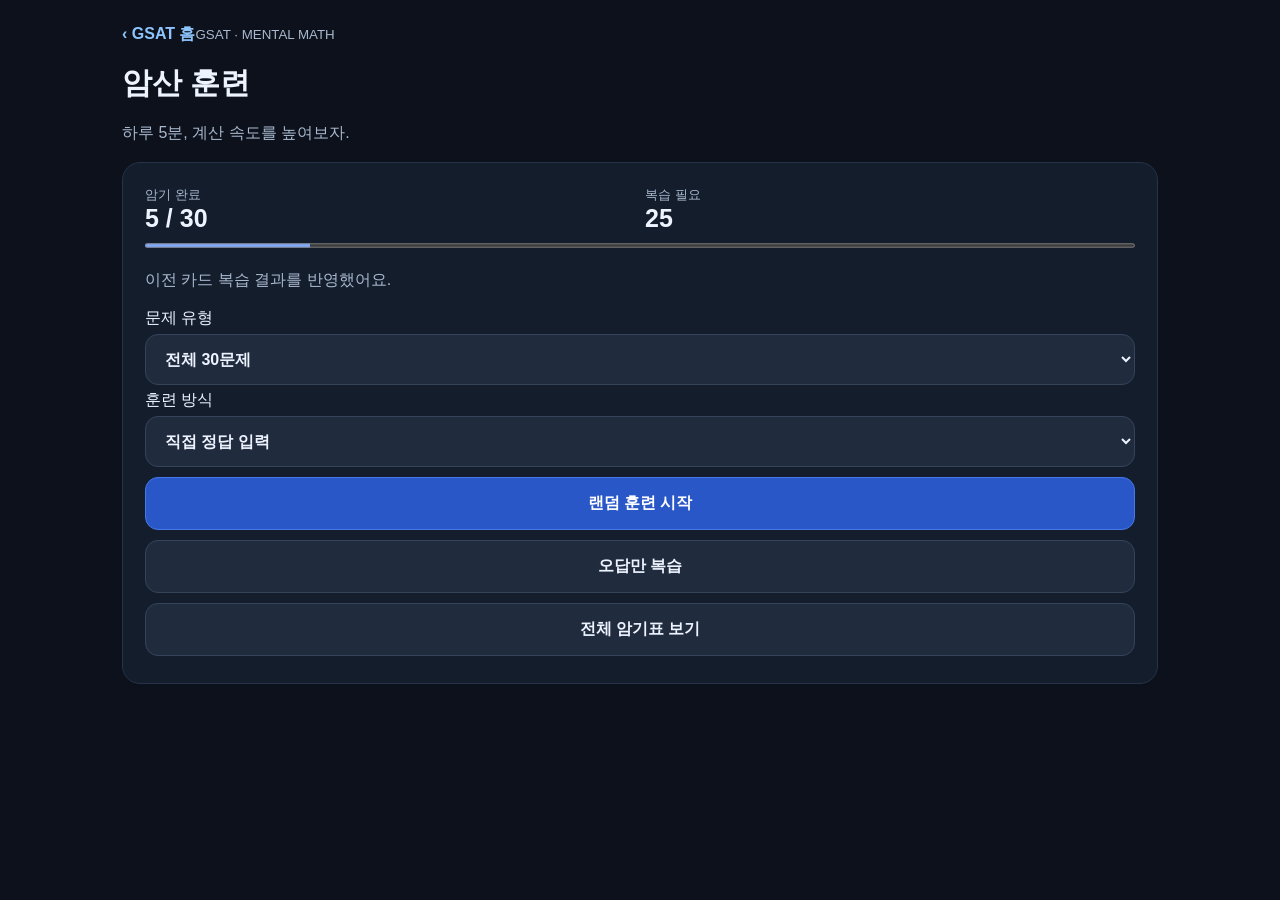
==== mental.html @ 53c53acf "Add files via upload" ====
<!doctype html><html lang="ko"><head><meta charset="utf-8"><meta name="viewport" content="width=device-width,initial-scale=1,viewport-fit=cover"><meta name="apple-mobile-web-app-capable" content="yes"><title>GSAT 암산 훈련</title><style>
*{box-sizing:border-box}body{margin:0;background:#eef2f8;color:#17243c;font-family:-apple-system,BlinkMacSystemFont,sans-serif}main{max-width:480px;margin:auto;padding: max(24px,env(safe-area-inset-top)) 20px 32px}h1{font-size:30px;margin:8px 0}p{color:#64748b;line-height:1.6}small{color:#64748b}section{background:white;border-radius:22px;padding:22px;margin:16px 0;box-shadow:0 4px 20px #1b31500b}button,select{font:inherit;border:0;border-radius:13px;padding:15px;width:100%;margin:5px 0;background:#e9eef7;color:#17243c;font-weight:650;cursor:pointer}button.primary{background:#254fc4;color:white}button.good{background:#e1f5e9;color:#146638}button.bad{background:#ffe9e7;color:#a72c29}button:disabled{opacity:.4}.row{display:flex;gap:10px}.row>*{flex:1}.stat{font-size:25px;font-weight:750}.question{text-align:center;font-size:46px;font-weight:750;padding:35px 0 20px}.answer{text-align:center;font-size:35px;color:#254fc4;min-height:70px}progress{width:100%;accent-color:#254fc4;height:9px}input{width:100%;font:inherit;font-size:24px;text-align:center;padding:14px;border:1px solid #cbd5e1;border-radius:12px} .hidden{display:none} #feedback{text-align:center;min-height:28px} .item{padding:10px 0;border-bottom:1px solid #edf0f5;display:flex;justify-content:space-between} </style><link rel="apple-touch-icon" href="icon.png"><meta name="apple-mobile-web-app-title" content="GSAT 암산"><meta name="theme-color" content="#0c111b"><link rel="stylesheet" href="theme.css?v=3"><script src="config.js?v=3"></script><script src="sync.js?v=3"></script></head><body><main><a class="toplink" href="index.html?v=3">‹ GSAT 홈</a><small>GSAT · MENTAL MATH</small><h1>암산 훈련</h1><p>하루 5분, 계산 속도를 높여보자.</p><section id="home"><div class="row"><div><small>암기 완료</small><div class="stat" id="known">0 / 30</div></div><div><small>복습 필요</small><div class="stat" id="missed">25</div></div></div><progress id="master" max="30" value="0"></progress><p id="storage"></p><label>문제 유형<select id="category"><option value="all">전체 30문제</option><option value="power">거듭제곱</option><option value="factor">팩토리얼</option><option value="percent">분수 → 백분율</option></select></label><label>훈련 방식<select id="mode"><option value="type">직접 정답 입력</option><option value="card">암기 카드 (정답 확인 후 채점)</option></select></label><button class="primary" id="start">랜덤 훈련 시작</button><button id="wrong">오답만 복습</button><button id="table">전체 암기표 보기</button></section><section id="quiz" class="hidden"><div class="row"><small id="count"></small><small style="text-align:right" id="timer">0.0초</small></div><progress id="progress" value="0"></progress><div class="question" id="q"></div><div id="typing"><form id="form"><input id="entry" inputmode="decimal" autocomplete="off" placeholder="정답 입력" aria-label="정답"><button class="primary" id="submit">정답 제출</button></form><button id="skip">모르겠어요</button></div><div id="feedback" aria-live="polite"></div><div class="answer hidden" id="answer"></div><button id="reveal" class="primary hidden">정답 확인</button><div id="grade" class="row hidden"><button class="bad" id="no">다시 연습</button><button class="good" id="yes">알고 있어요</button></div><button id="next" class="primary hidden">다음 문제</button><button id="quit">처음으로</button></section><section id="result" class="hidden"><h2>훈련 완료!</h2><div id="summary"></div><div id="errors"></div><button class="primary" id="retry">이번 오답 다시 풀기</button><button id="again">처음으로</button></section><section id="reference" class="hidden"><h2>전체 암기표</h2><div id="list"></div><button id="back">처음으로</button></section></main><script>
const raw=[['2³',8],['3⁴',81],['4⁵',1024],['3!',6],['1/8',12.5],['2⁷',128],['3³',27],['4⁴',256],['5!',120],['1/6',16.67],['2⁵',32],['3⁵',243],['4³',64],['4!',24],['1/16',6.25],['2⁸',256],['3⁶',729],['4⁶',4096],['6!',720],['1/12',8.33],['2⁶',64],['3²',9],['4²',16],['5³',125],['1/9',11.11],['2⁴',16],['2¹⁰',1024],['5⁴',625],['3/8',37.5],['7/8',87.5]];const cards=raw.map(([q,a],i)=>({q,a,i,c:q.includes('/')?'percent':q.includes('!')?'factor':'power'}));const $=id=>document.getElementById(id);let history=cards.reduce((o,c)=>{o[c.i]=[0,3,21,22,29].includes(c.i)?'known':'missed';return o},{});let persistent=true;try{let old=localStorage.getItem('gsat-v1');if(old)history=JSON.parse(old)}catch(e){persistent=false}let deck=[],pos=0,correct=0,errors=[],times=[],started=0,clock=null,locked=false,mode='type';const show=id=>{for(const x of ['home','quiz','result','reference'])$(x).classList.toggle('hidden',x!==id)};const hide=(id,b)=>$(id).classList.toggle('hidden',b);const answer=c=>c.a+(c.c==='percent'?'%':'');function save(){try{localStorage.setItem('gsat-v1',JSON.stringify(history));if(window.GSATSync)GSATSync.changed('gsat-v1')}catch(e){persistent=false}}function home(){clearInterval(clock);show('home');let k=Object.values(history).filter(v=>v==='known').length,m=Object.values(history).filter(v=>v==='missed').length;$('known').textContent=k+' / 30';$('missed').textContent=m;$('master').value=k;$('storage').textContent=persistent?'이전 카드 복습 결과를 반영했어요.':'이 환경에서는 기록 저장이 제한될 수 있어요.'}function shuffle(a){a=[...a];for(let i=a.length-1;i>0;i--){let j=Math.floor(Math.random()*(i+1));[a[i],a[j]]=[a[j],a[i]]}return a}function start(wrong=false,subset=null){let cat=$('category').value;deck=shuffle(subset||cards.filter(c=>(cat==='all'||c.c===cat)&&(!wrong||history[c.i]==='missed')));if(!deck.length){alert('복습할 문제가 없어요!');return}mode=$('mode').value;pos=correct=0;errors=[];times=[];show('quiz');load()}function load(){clearInterval(clock);locked=false;let c=deck[pos];$('count').textContent=(pos+1)+' / '+deck.length;$('progress').max=deck.length;$('progress').value=pos;$('q').textContent=c.q+(c.c==='percent'?' → %':'');$('answer').textContent=answer(c);$('feedback').textContent='';$('entry').value='';hide('typing',mode!=='type');hide('reveal',mode!=='card');hide('answer',true);hide('grade',true);hide('next',true);started=Date.now();$('timer').textContent='0.0초';clock=setInterval(()=>{$('timer').textContent=((Date.now()-started)/1000).toFixed(1)+'초'},100)}function stop(){clearInterval(clock);return (Date.now()-started)/1000}function grade(ok,elapsed){if(locked)return;locked=true;times.push(elapsed);let c=deck[pos];history[c.i]=ok?'known':'missed';save();if(ok)correct++;else errors.push(c);$('feedback').textContent=ok?'정답!':'정답을 기억해 봐요.';hide('typing',true);hide('reveal',true);hide('grade',true);hide('answer',false);hide('next',false);$('next').textContent=pos===deck.length-1?'결과 보기':'다음 문제'}$('form').onsubmit=e=>{e.preventDefault();let v=$('entry').value.trim().replace('%','');if(!v||!Number.isFinite(Number(v)))return;let c=deck[pos];grade(Math.abs(Number(v)-c.a)<(c.c==='percent'?0.006:0.00001),stop())};$('skip').onclick=()=>grade(false,stop());let revealedTime=0;$('reveal').onclick=()=>{revealedTime=stop();hide('reveal',true);hide('answer',false);hide('grade',false)};$('yes').onclick=()=>grade(true,revealedTime);$('no').onclick=()=>grade(false,revealedTime);$('next').onclick=()=>{if(++pos<deck.length)load();else finish()};function finish(){show('result');let total=times.reduce((a,b)=>a+b,0);$('summary').innerHTML='<div class="stat">'+correct+' / '+deck.length+' 정답</div><p>정답률 '+Math.round(correct/deck.length*100)+'% · 총 '+total.toFixed(1)+'초 · 평균 '+(total/deck.length).toFixed(1)+'초</p>';$('errors').innerHTML=errors.length?'<h3>이번 오답</h3>'+errors.map(c=>'<div class="item"><span>'+c.q+'</span><strong>'+answer(c)+'</strong></div>').join(''):'<p>모두 맞혔어요!</p>';$('retry').disabled=!errors.length} $('start').onclick=()=>start();$('wrong').onclick=()=>start(true);$('retry').onclick=()=>start(false,[...errors]);$('quit').onclick=home;$('again').onclick=home;$('back').onclick=home;$('table').onclick=()=>{show('reference');$('list').innerHTML=['power','factor','percent'].map((cat,i)=>'<h3>'+['거듭제곱','팩토리얼','백분율'][i]+'</h3>'+cards.filter(c=>c.c===cat).map(c=>'<div class="item"><span>'+c.q+'</span><strong>'+answer(c)+'</strong></div>').join('')).join('')};home();</script></body></html>
---- theme.css ----
:root{color-scheme:dark;--bg:#0c111b;--panel:#141d2c;--tile:#202c3e;--line:#35445b;--txt:#edf3ff;--muted:#a8b8ce;--blue:#8fc5ff}*{box-sizing:border-box}html{background:var(--bg);-webkit-text-size-adjust:100%}body{margin:0;background:var(--bg);color:var(--txt);font-family:-apple-system,BlinkMacSystemFont,'Malgun Gothic',sans-serif}main{max-width:1100px;margin:auto;padding:24px 20px 40px;padding-top:calc(24px + env(safe-area-inset-top));padding-bottom:calc(32px + env(safe-area-inset-bottom))}a{color:var(--blue)}section{background:var(--panel);box-shadow:none;border:1px solid #263348;border-radius:18px}p,small,.muted{color:var(--muted)}button,select,input{background:var(--tile);color:var(--txt);border:1px solid var(--line);min-height:44px;font-size:16px;touch-action:manipulation}button.primary{background:#2957c8;color:white;border-color:#4777e9}button.good,.correct{background:#164632;color:#c9ffe1;border-color:#43ad78}button.bad,.incorrect{background:#502c36;color:#ffd5db;border-color:#c76578}.selected,.done{background:#294677;color:#fff;border-color:#83afff}.tile,.stim{background:var(--tile);color:var(--txt)}.sticky{background:var(--bg);top:0}.answer{color:var(--blue)}.item,.review{border-color:var(--line)}td,th,.shape,.shape span{border-color:var(--line)}th{background:#26364c}.warn{color:#ff9090}progress{accent-color:#80aaff}button:focus-visible,a:focus-visible,select:focus-visible{outline:2px solid #a3caff;outline-offset:3px}.hidden{display:none!important}.options{min-width:0}.layout>*{min-width:0}.stim svg,.option svg,.review svg{background:#eef2f8;border-radius:5px}.nav button{min-height:38px}.toplink{display:inline-block;margin-bottom:10px;text-decoration:none;font-weight:700}.syncnote{font-size:13px;color:var(--muted)}@media(min-width:700px){main{padding-left:32px;padding-right:32px}.layout{grid-template-columns:minmax(0,1fr) 260px}}@media(max-width:699px){main{padding-left:14px;padding-right:14px}.layout{display:block}.options{grid-template-columns:1fr}.row>*{min-width:0}.grid{grid-template-columns:1fr}.sticky{padding-top:10px}.stim{max-width:100%}}
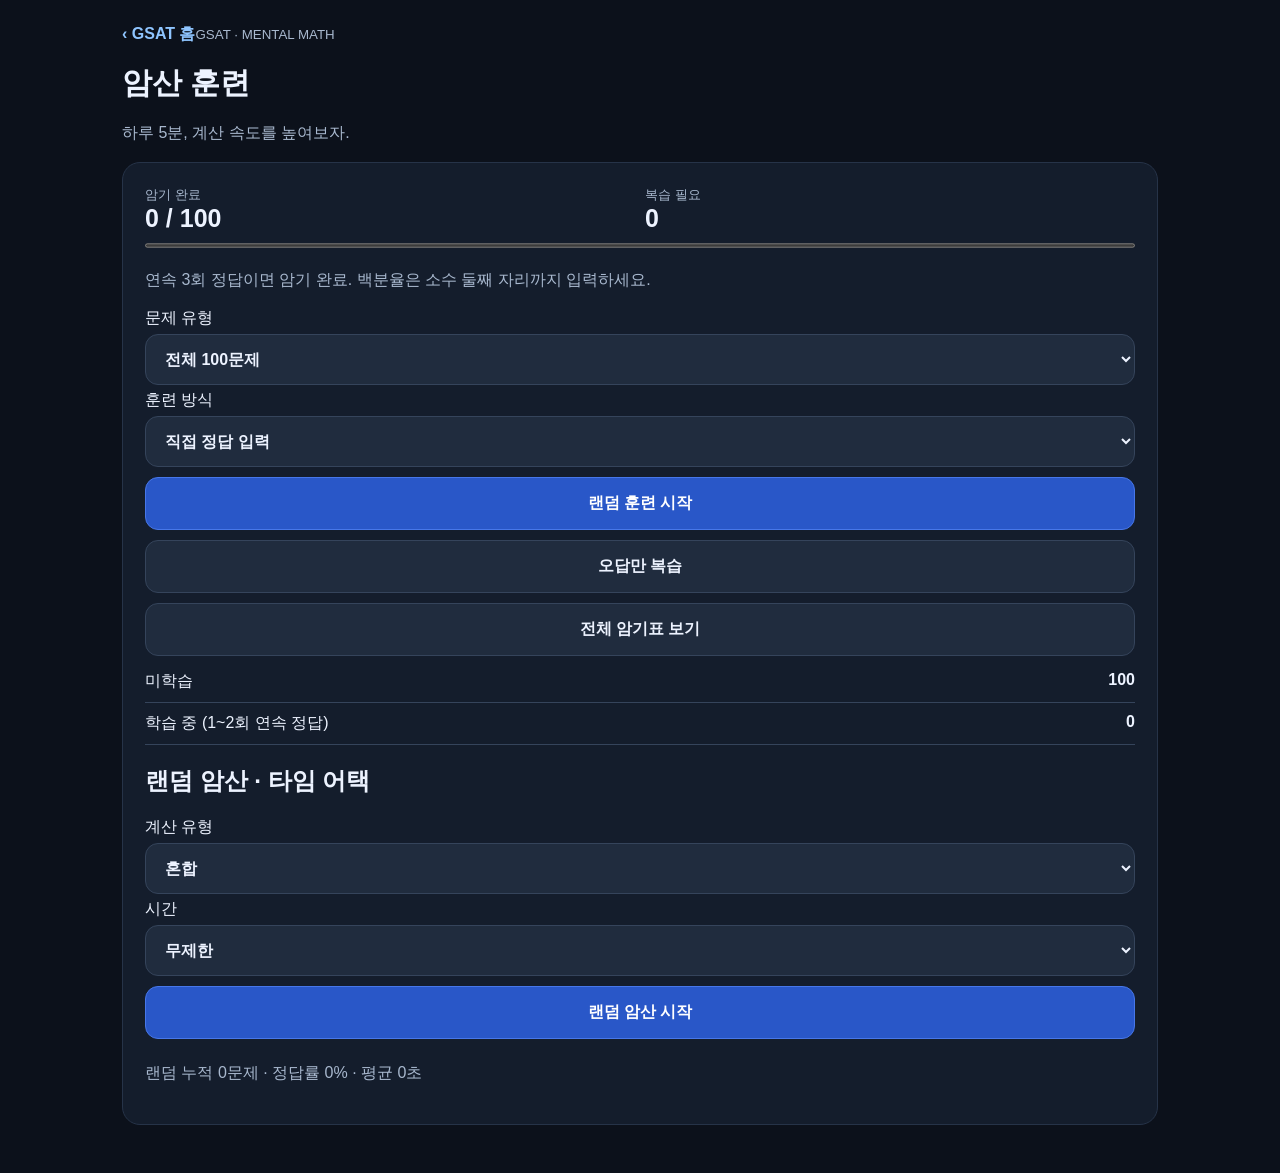
==== commit cc11f08e: "Add files via upload" ====
--- a/mental.html
+++ b/mental.html
@@ -1,3 +1,11 @@
 <!doctype html><html lang="ko"><head><meta charset="utf-8"><meta name="viewport" content="width=device-width,initial-scale=1,viewport-fit=cover"><meta name="apple-mobile-web-app-capable" content="yes"><title>GSAT 암산 훈련</title><style>
-*{box-sizing:border-box}body{margin:0;background:#eef2f8;color:#17243c;font-family:-apple-system,BlinkMacSystemFont,sans-serif}main{max-width:480px;margin:auto;padding: max(24px,env(safe-area-inset-top)) 20px 32px}h1{font-size:30px;margin:8px 0}p{color:#64748b;line-height:1.6}small{color:#64748b}section{background:white;border-radius:22px;padding:22px;margin:16px 0;box-shadow:0 4px 20px #1b31500b}button,select{font:inherit;border:0;border-radius:13px;padding:15px;width:100%;margin:5px 0;background:#e9eef7;color:#17243c;font-weight:650;cursor:pointer}button.primary{background:#254fc4;color:white}button.good{background:#e1f5e9;color:#146638}button.bad{background:#ffe9e7;color:#a72c29}button:disabled{opacity:.4}.row{display:flex;gap:10px}.row>*{flex:1}.stat{font-size:25px;font-weight:750}.question{text-align:center;font-size:46px;font-weight:750;padding:35px 0 20px}.answer{text-align:center;font-size:35px;color:#254fc4;min-height:70px}progress{width:100%;accent-color:#254fc4;height:9px}input{width:100%;font:inherit;font-size:24px;text-align:center;padding:14px;border:1px solid #cbd5e1;border-radius:12px} .hidden{display:none} #feedback{text-align:center;min-height:28px} .item{padding:10px 0;border-bottom:1px solid #edf0f5;display:flex;justify-content:space-between} </style><link rel="apple-touch-icon" href="icon.png"><meta name="apple-mobile-web-app-title" content="GSAT 암산"><meta name="theme-color" content="#0c111b"><link rel="stylesheet" href="theme.css?v=3"><script src="config.js?v=3"></script><script src="sync.js?v=3"></script></head><body><main><a class="toplink" href="index.html?v=3">‹ GSAT 홈</a><small>GSAT · MENTAL MATH</small><h1>암산 훈련</h1><p>하루 5분, 계산 속도를 높여보자.</p><section id="home"><div class="row"><div><small>암기 완료</small><div class="stat" id="known">0 / 30</div></div><div><small>복습 필요</small><div class="stat" id="missed">25</div></div></div><progress id="master" max="30" value="0"></progress><p id="storage"></p><label>문제 유형<select id="category"><option value="all">전체 30문제</option><option value="power">거듭제곱</option><option value="factor">팩토리얼</option><option value="percent">분수 → 백분율</option></select></label><label>훈련 방식<select id="mode"><option value="type">직접 정답 입력</option><option value="card">암기 카드 (정답 확인 후 채점)</option></select></label><button class="primary" id="start">랜덤 훈련 시작</button><button id="wrong">오답만 복습</button><button id="table">전체 암기표 보기</button></section><section id="quiz" class="hidden"><div class="row"><small id="count"></small><small style="text-align:right" id="timer">0.0초</small></div><progress id="progress" value="0"></progress><div class="question" id="q"></div><div id="typing"><form id="form"><input id="entry" inputmode="decimal" autocomplete="off" placeholder="정답 입력" aria-label="정답"><button class="primary" id="submit">정답 제출</button></form><button id="skip">모르겠어요</button></div><div id="feedback" aria-live="polite"></div><div class="answer hidden" id="answer"></div><button id="reveal" class="primary hidden">정답 확인</button><div id="grade" class="row hidden"><button class="bad" id="no">다시 연습</button><button class="good" id="yes">알고 있어요</button></div><button id="next" class="primary hidden">다음 문제</button><button id="quit">처음으로</button></section><section id="result" class="hidden"><h2>훈련 완료!</h2><div id="summary"></div><div id="errors"></div><button class="primary" id="retry">이번 오답 다시 풀기</button><button id="again">처음으로</button></section><section id="reference" class="hidden"><h2>전체 암기표</h2><div id="list"></div><button id="back">처음으로</button></section></main><script>
-const raw=[['2³',8],['3⁴',81],['4⁵',1024],['3!',6],['1/8',12.5],['2⁷',128],['3³',27],['4⁴',256],['5!',120],['1/6',16.67],['2⁵',32],['3⁵',243],['4³',64],['4!',24],['1/16',6.25],['2⁸',256],['3⁶',729],['4⁶',4096],['6!',720],['1/12',8.33],['2⁶',64],['3²',9],['4²',16],['5³',125],['1/9',11.11],['2⁴',16],['2¹⁰',1024],['5⁴',625],['3/8',37.5],['7/8',87.5]];const cards=raw.map(([q,a],i)=>({q,a,i,c:q.includes('/')?'percent':q.includes('!')?'factor':'power'}));const $=id=>document.getElementById(id);let history=cards.reduce((o,c)=>{o[c.i]=[0,3,21,22,29].includes(c.i)?'known':'missed';return o},{});let persistent=true;try{let old=localStorage.getItem('gsat-v1');if(old)history=JSON.parse(old)}catch(e){persistent=false}let deck=[],pos=0,correct=0,errors=[],times=[],started=0,clock=null,locked=false,mode='type';const show=id=>{for(const x of ['home','quiz','result','reference'])$(x).classList.toggle('hidden',x!==id)};const hide=(id,b)=>$(id).classList.toggle('hidden',b);const answer=c=>c.a+(c.c==='percent'?'%':'');function save(){try{localStorage.setItem('gsat-v1',JSON.stringify(history));if(window.GSATSync)GSATSync.changed('gsat-v1')}catch(e){persistent=false}}function home(){clearInterval(clock);show('home');let k=Object.values(history).filter(v=>v==='known').length,m=Object.values(history).filter(v=>v==='missed').length;$('known').textContent=k+' / 30';$('missed').textContent=m;$('master').value=k;$('storage').textContent=persistent?'이전 카드 복습 결과를 반영했어요.':'이 환경에서는 기록 저장이 제한될 수 있어요.'}function shuffle(a){a=[...a];for(let i=a.length-1;i>0;i--){let j=Math.floor(Math.random()*(i+1));[a[i],a[j]]=[a[j],a[i]]}return a}function start(wrong=false,subset=null){let cat=$('category').value;deck=shuffle(subset||cards.filter(c=>(cat==='all'||c.c===cat)&&(!wrong||history[c.i]==='missed')));if(!deck.length){alert('복습할 문제가 없어요!');return}mode=$('mode').value;pos=correct=0;errors=[];times=[];show('quiz');load()}function load(){clearInterval(clock);locked=false;let c=deck[pos];$('count').textContent=(pos+1)+' / '+deck.length;$('progress').max=deck.length;$('progress').value=pos;$('q').textContent=c.q+(c.c==='percent'?' → %':'');$('answer').textContent=answer(c);$('feedback').textContent='';$('entry').value='';hide('typing',mode!=='type');hide('reveal',mode!=='card');hide('answer',true);hide('grade',true);hide('next',true);started=Date.now();$('timer').textContent='0.0초';clock=setInterval(()=>{$('timer').textContent=((Date.now()-started)/1000).toFixed(1)+'초'},100)}function stop(){clearInterval(clock);return (Date.now()-started)/1000}function grade(ok,elapsed){if(locked)return;locked=true;times.push(elapsed);let c=deck[pos];history[c.i]=ok?'known':'missed';save();if(ok)correct++;else errors.push(c);$('feedback').textContent=ok?'정답!':'정답을 기억해 봐요.';hide('typing',true);hide('reveal',true);hide('grade',true);hide('answer',false);hide('next',false);$('next').textContent=pos===deck.length-1?'결과 보기':'다음 문제'}$('form').onsubmit=e=>{e.preventDefault();let v=$('entry').value.trim().replace('%','');if(!v||!Number.isFinite(Number(v)))return;let c=deck[pos];grade(Math.abs(Number(v)-c.a)<(c.c==='percent'?0.006:0.00001),stop())};$('skip').onclick=()=>grade(false,stop());let revealedTime=0;$('reveal').onclick=()=>{revealedTime=stop();hide('reveal',true);hide('answer',false);hide('grade',false)};$('yes').onclick=()=>grade(true,revealedTime);$('no').onclick=()=>grade(false,revealedTime);$('next').onclick=()=>{if(++pos<deck.length)load();else finish()};function finish(){show('result');let total=times.reduce((a,b)=>a+b,0);$('summary').innerHTML='<div class="stat">'+correct+' / '+deck.length+' 정답</div><p>정답률 '+Math.round(correct/deck.length*100)+'% · 총 '+total.toFixed(1)+'초 · 평균 '+(total/deck.length).toFixed(1)+'초</p>';$('errors').innerHTML=errors.length?'<h3>이번 오답</h3>'+errors.map(c=>'<div class="item"><span>'+c.q+'</span><strong>'+answer(c)+'</strong></div>').join(''):'<p>모두 맞혔어요!</p>';$('retry').disabled=!errors.length} $('start').onclick=()=>start();$('wrong').onclick=()=>start(true);$('retry').onclick=()=>start(false,[...errors]);$('quit').onclick=home;$('again').onclick=home;$('back').onclick=home;$('table').onclick=()=>{show('reference');$('list').innerHTML=['power','factor','percent'].map((cat,i)=>'<h3>'+['거듭제곱','팩토리얼','백분율'][i]+'</h3>'+cards.filter(c=>c.c===cat).map(c=>'<div class="item"><span>'+c.q+'</span><strong>'+answer(c)+'</strong></div>').join('')).join('')};home();</script></body></html>
+*{box-sizing:border-box}body{margin:0;background:#eef2f8;color:#17243c;font-family:-apple-system,BlinkMacSystemFont,sans-serif}main{max-width:760px;margin:auto;padding: max(24px,env(safe-area-inset-top)) 20px 32px}h1{font-size:30px;margin:8px 0}p{color:#64748b;line-height:1.6}small{color:#64748b}section{background:white;border-radius:22px;padding:22px;margin:16px 0;box-shadow:0 4px 20px #1b31500b}button,select{font:inherit;border:0;border-radius:13px;padding:15px;width:100%;margin:5px 0;background:#e9eef7;color:#17243c;font-weight:650;cursor:pointer}button.primary{background:#254fc4;color:white}button.good{background:#e1f5e9;color:#146638}button.bad{background:#ffe9e7;color:#a72c29}button:disabled{opacity:.4}.row{display:flex;gap:10px}.row>*{flex:1}.stat{font-size:25px;font-weight:750}.question{text-align:center;font-size:46px;font-weight:750;padding:35px 0 20px}.answer{text-align:center;font-size:35px;color:#254fc4;min-height:70px}progress{width:100%;accent-color:#254fc4;height:9px}input{width:100%;font:inherit;font-size:24px;text-align:center;padding:14px;border:1px solid #cbd5e1;border-radius:12px} .hidden{display:none} #feedback{text-align:center;min-height:28px} .item{padding:10px 0;border-bottom:1px solid #edf0f5;display:flex;justify-content:space-between} </style><link rel="apple-touch-icon" href="icon.png"><meta name="apple-mobile-web-app-title" content="GSAT 암산"><meta name="theme-color" content="#0c111b"><link rel="stylesheet" href="theme.css?v=33"><script src="config.js?v=3"></script><script src="sync.js?v=33"></script></head><body><main><a class="toplink" href="index.html?v=33">‹ GSAT 홈</a><small>GSAT · MENTAL MATH</small><h1>암산 훈련</h1><p>하루 5분, 계산 속도를 높여보자.</p><section id="home"><div class="row"><div><small>암기 완료</small><div class="stat" id="known">0 / 100</div></div><div><small>복습 필요</small><div class="stat" id="missed">0</div></div></div><progress id="master" max="100" value="0"></progress><p id="storage"></p><label>문제 유형<select id="category"><option value="all">전체 100문제</option><option value="power">거듭제곱</option><option value="square">제곱수</option><option value="combo">순열·조합</option><option value="factor">팩토리얼</option><option value="percent">분수 → 백분율</option></select></label><label>훈련 방식<select id="mode"><option value="type">직접 정답 입력</option><option value="card">암기 카드 (정답 확인 후 채점)</option></select></label><button class="primary" id="start">랜덤 훈련 시작</button><button id="wrong">오답만 복습</button><button id="table">전체 암기표 보기</button><div class="item"><span>미학습</span><strong id="unseen">100</strong></div><div class="item"><span>학습 중 (1~2회 연속 정답)</span><strong id="learning">0</strong></div><h2>랜덤 암산 · 타임 어택</h2><label>계산 유형<select id="randomKind"><option value="all">혼합</option><option value="mul">두 자릿수 곱셈</option><option value="add">덧셈·뺄셈</option><option value="div">나눗셈</option><option value="frac">분수 약분</option><option value="compare">분수 비교</option><option value="pct">백분율·증감률</option><option value="avg">평균</option></select></label><label>시간<select id="limit"><option value="0">무제한</option><option value="30">30초</option><option value="60">60초</option><option value="180">180초</option></select></label><button class="primary" id="randomStart">랜덤 암산 시작</button><p id="randomStats"></p></section><section id="quiz" class="hidden"><div class="row"><small id="count"></small><small style="text-align:right" id="timer">0.0초</small></div><progress id="progress" value="0"></progress><div class="question" id="q"></div><div id="typing"><form id="form"><input id="entry" inputmode="decimal" autocomplete="off" placeholder="정답 입력" aria-label="정답"><button class="primary" id="submit">정답 제출</button></form><button id="skip">모르겠어요</button></div><div id="feedback" aria-live="polite"></div><div class="answer hidden" id="answer"></div><button id="reveal" class="primary hidden">정답 확인</button><div id="grade" class="row hidden"><button class="bad" id="no">다시 연습</button><button class="good" id="yes">알고 있어요</button></div><button id="next" class="primary hidden">다음 문제</button><button id="quit">처음으로</button></section><section id="result" class="hidden"><h2>훈련 완료!</h2><div id="summary"></div><div id="errors"></div><button class="primary" id="retry">이번 오답 다시 풀기</button><button id="again">처음으로</button></section><section id="reference" class="hidden"><h2>전체 암기표</h2><div id="list"></div><button id="back">처음으로</button></section></main><script>
+const raw=[['2³',8],['3⁴',81],['4⁵',1024],['3!',6],['1/8',12.5],['2⁷',128],['3³',27],['4⁴',256],['5!',120],['1/6',16.67],['2⁵',32],['3⁵',243],['4³',64],['4!',24],['1/16',6.25],['2⁸',256],['3⁶',729],['4⁶',4096],['6!',720],['1/12',8.33],['2⁶',64],['3²',9],['4²',16],['5³',125],['1/9',11.11],['2⁴',16],['2¹⁰',1024],['5⁴',625],['3/8',37.5],['7/8',87.5]];const supers=n=>String(n).split('').map(x=>'⁰¹²³⁴⁵⁶⁷⁸⁹'[Number(x)]).join('');
+function add(q,a,c){if(!raw.some(x=>x[0]===q))raw.push([q,a,c])}
+for(let b=2;b<=5;b++){let end={2:10,3:7,4:6,5:5}[b];for(let e=2;e<=end;e++)add(b+supers(e),Math.pow(b,e),'power')}
+for(let n=11;n<=30;n++)add(n+'²',n*n,'square');
+let fac=1;for(let n=1;n<=10;n++){fac*=n;if(n>=2)add(n+'!',fac,'factor')}
+let fractions=['1/2','1/3','2/3','1/4','3/4','1/5','2/5','3/5','4/5','1/6','5/6','1/7','1/8','3/8','5/8','7/8','1/9','2/9','4/9','1/10','3/10','7/10','9/10','1/12','5/12','7/12','11/12','1/16','3/16','1/20'];for(let q of fractions){let a=q.split('/').map(Number);add(q,Math.round(a[0]/a[1]*10000)/100,'percent')}
+function comb(n,r){let v=1;for(let i=1;i<=r;i++)v=v*(n-i+1)/i;return Math.round(v)}
+for(let n=3;n<=10;n++)for(let r=2;r<=Math.min(3,n-1);r++)add(n+'C'+r,comb(n,r),'combo');for(let n=4;raw.length<100;n++)add(n+'P2',n*(n-1),'combo');
+const cards=raw.slice(0,100).map(([q,a,c],i)=>({q,a,i,c:c||(q.includes('/')?'percent':q.includes('!')?'factor':'power')}));const $=id=>document.getElementById(id);let history={};let persistent=true;try{let old=GSATSync.get('gsat-v1');if(old)history=JSON.parse(old)}catch(e){persistent=false}Object.keys(history).forEach(k=>{if(history[k]==='known')history[k]=1;else if(history[k]==='missed')history[k]=0});let randomRun=false,deadline=0,randomKind='all';let deck=[],pos=0,correct=0,errors=[],times=[],started=0,clock=null,locked=false,mode='type';const show=id=>{for(const x of ['home','quiz','result','reference'])$(x).classList.toggle('hidden',x!==id)};const hide=(id,b)=>$(id).classList.toggle('hidden',b);const answer=c=>c.a+(c.c==='percent'?'%':'');function save(){try{GSATSync.set('gsat-v1',JSON.stringify(history));if(window.GSATSync)GSATSync.changed('gsat-v1')}catch(e){persistent=false}}function home(){clearInterval(clock);show('home');let k=cards.filter(c=>Number(history[c.i])>=3).length,m=cards.filter(c=>history[c.i]===0).length; $('unseen').textContent=cards.filter(c=>history[c.i]===undefined).length;$('learning').textContent=cards.filter(c=>history[c.i]===1||history[c.i]===2).length;let rs=history._random||{n:0,c:0,t:0};$('randomStats').textContent='랜덤 누적 '+rs.n+'문제 · 정답률 '+(rs.n?Math.round(rs.c/rs.n*100):0)+'% · 평균 '+(rs.n?(rs.t/rs.n).toFixed(1):'0')+'초';$('known').textContent=k+' / 100';$('missed').textContent=m;$('master').value=k;$('storage').textContent=persistent?'연속 3회 정답이면 암기 완료. 백분율은 소수 둘째 자리까지 입력하세요.':'이 환경에서는 기록 저장이 제한될 수 있어요.'}function shuffle(a){a=[...a];for(let i=a.length-1;i>0;i--){let j=Math.floor(Math.random()*(i+1));[a[i],a[j]]=[a[j],a[i]]}return a}function start(wrong=false,subset=null){randomRun=false;deadline=0;let cat=$('category').value;deck=shuffle(subset||cards.filter(c=>(cat==='all'||c.c===cat)&&(!wrong||history[c.i]===0)));if(!deck.length){alert('복습할 문제가 없어요!');return}mode=$('mode').value;pos=correct=0;errors=[];times=[];show('quiz');load()}function load(){clearInterval(clock);locked=false;let c=deck[pos];$('count').textContent=randomRun?(pos+1)+'번 · 랜덤':(pos+1)+' / '+deck.length;$('progress').max=deck.length;$('progress').value=pos;$('q').textContent=c.q+(c.c==='percent'?' → %':'');$('answer').textContent=answer(c);$('feedback').textContent='';$('entry').value='';$('entry').inputMode=typeof c.a==='string'?'text':'decimal';hide('typing',mode!=='type');hide('reveal',mode!=='card');hide('answer',true);hide('grade',true);hide('next',true);started=Date.now();$('timer').textContent='0.0초';clock=setInterval(()=>{if(randomRun&&deadline&&Date.now()>=deadline){finish();return}$('timer').textContent=deadline?'남은 '+Math.max(0,Math.ceil((deadline-Date.now())/1000))+'초':((Date.now()-started)/1000).toFixed(1)+'초'},100)}function stop(){clearInterval(clock);return (Date.now()-started)/1000}function grade(ok,elapsed){if(locked)return;locked=true;times.push(elapsed);let c=deck[pos];if(randomRun){let rs=history._random||(history._random={n:0,c:0,t:0});rs.n++;rs.c+=ok?1:0;rs.t+=elapsed}else history[c.i]=ok?Math.min(3,(Number(history[c.i])||0)+1):0;save();if(ok)correct++;else errors.push(c);$('feedback').textContent=ok?'정답!':'정답을 기억해 봐요.';hide('typing',true);hide('reveal',true);hide('grade',true);hide('answer',false);hide('next',false);$('next').textContent=!randomRun&&pos===deck.length-1?'결과 보기':'다음 문제'}$('form').onsubmit=e=>{e.preventDefault();let v=$('entry').value.trim().replace(/%/g,'').replace(/\s/g,'');let c=deck[pos];if(typeof c.a==='string'){if(v)grade(v===c.a,stop());return}if(!v||!Number.isFinite(Number(v)))return;grade(Math.abs(Number(v)-c.a)<(c.c==='percent'?0.006:0.00001),stop())};$('skip').onclick=()=>grade(false,stop());let revealedTime=0;$('reveal').onclick=()=>{revealedTime=stop();hide('reveal',true);hide('answer',false);hide('grade',false)};$('yes').onclick=()=>grade(true,revealedTime);$('no').onclick=()=>grade(false,revealedTime);$('next').onclick=()=>{if(randomRun){pos++;deck.push(makeRandom());load()}else if(++pos<deck.length)load();else finish()};function finish(){clearInterval(clock);show('result');let count=times.length;let total=times.reduce((a,b)=>a+b,0);$('summary').innerHTML='<div class="stat">'+correct+' / '+deck.length+' 정답</div><p>정답률 '+Math.round(correct/Math.max(1,count)*100)+'% · 총 '+total.toFixed(1)+'초 · 평균 '+(total/Math.max(1,count)).toFixed(1)+'초</p>';$('errors').innerHTML=errors.length?'<h3>이번 오답</h3>'+errors.map(c=>'<div class="item"><span>'+c.q+'</span><strong>'+answer(c)+'</strong></div>').join(''):'<p>모두 맞혔어요!</p>';$('retry').disabled=!errors.length||randomRun} $('start').onclick=()=>start();$('wrong').onclick=()=>start(true);$('retry').onclick=()=>start(false,[...errors]);$('quit').onclick=home;$('again').onclick=home;$('back').onclick=home;$('table').onclick=()=>{show('reference');$('list').innerHTML=['power','square','factor','percent','combo'].map((cat,i)=>'<h3>'+['거듭제곱','제곱수','팩토리얼','백분율','순열·조합'][i]+'</h3>'+cards.filter(c=>c.c===cat).map(c=>'<div class="item"><span>'+c.q+'</span><strong>'+answer(c)+'</strong></div>').join('')).join('')};function rnd(a,b){return a+Math.floor(Math.random()*(b-a+1))}function makeRandom(){let t=randomKind==='all'?['mul','add','div','frac','compare','pct','avg'][rnd(0,6)]:randomKind,a=rnd(12,49),b=rnd(11,35),q='',ans=0;if(t==='mul'){q=a+' × '+b;ans=a*b}else if(t==='add'){let x=rnd(100,999),y=rnd(100,999);q=x+' + '+y;ans=x+y;if(rnd(0,1)){q=Math.max(x,y)+' − '+Math.min(x,y);ans=Math.abs(x-y)}}else if(t==='div'){q=a*b+' ÷ '+a;ans=b}else if(t==='frac'){let x=rnd(2,8),y=rnd(x+1,12),k=rnd(2,9);function gcd(a,b){return b?gcd(b,a%b):a}let g=gcd(x,y);q=x*k+'/'+y*k+' 약분 (a/b)';ans=(x/g)+'/'+(y/g)}else if(t==='compare'){let x=rnd(2,9),y=rnd(x+1,18),z=rnd(2,9),w=rnd(z+1,18);q=x+'/'+y+' ? '+z+'/'+w+' (>, <, =)';ans=x*w>z*y?'>':x*w<z*y?'<':'='}else if(t==='pct'){let x=rnd(2,18)*10,k=rnd(1,5)*10;q=x+'의 '+k+'%';ans=x*k/100}else{let x=rnd(10,99),d=rnd(1,9);q=x+' · '+(x+d)+' · '+(x+2*d)+'의 평균';ans=x+d}return {q:q,a:ans,c:'random'}}$('randomStart').onclick=function(){randomRun=true;randomKind=$('randomKind').value;let sec=Number($('limit').value);deadline=sec?Date.now()+sec*1000:0;mode='type';deck=[makeRandom()];pos=correct=0;errors=[];times=[];show('quiz');load()};home();</script></body></html>
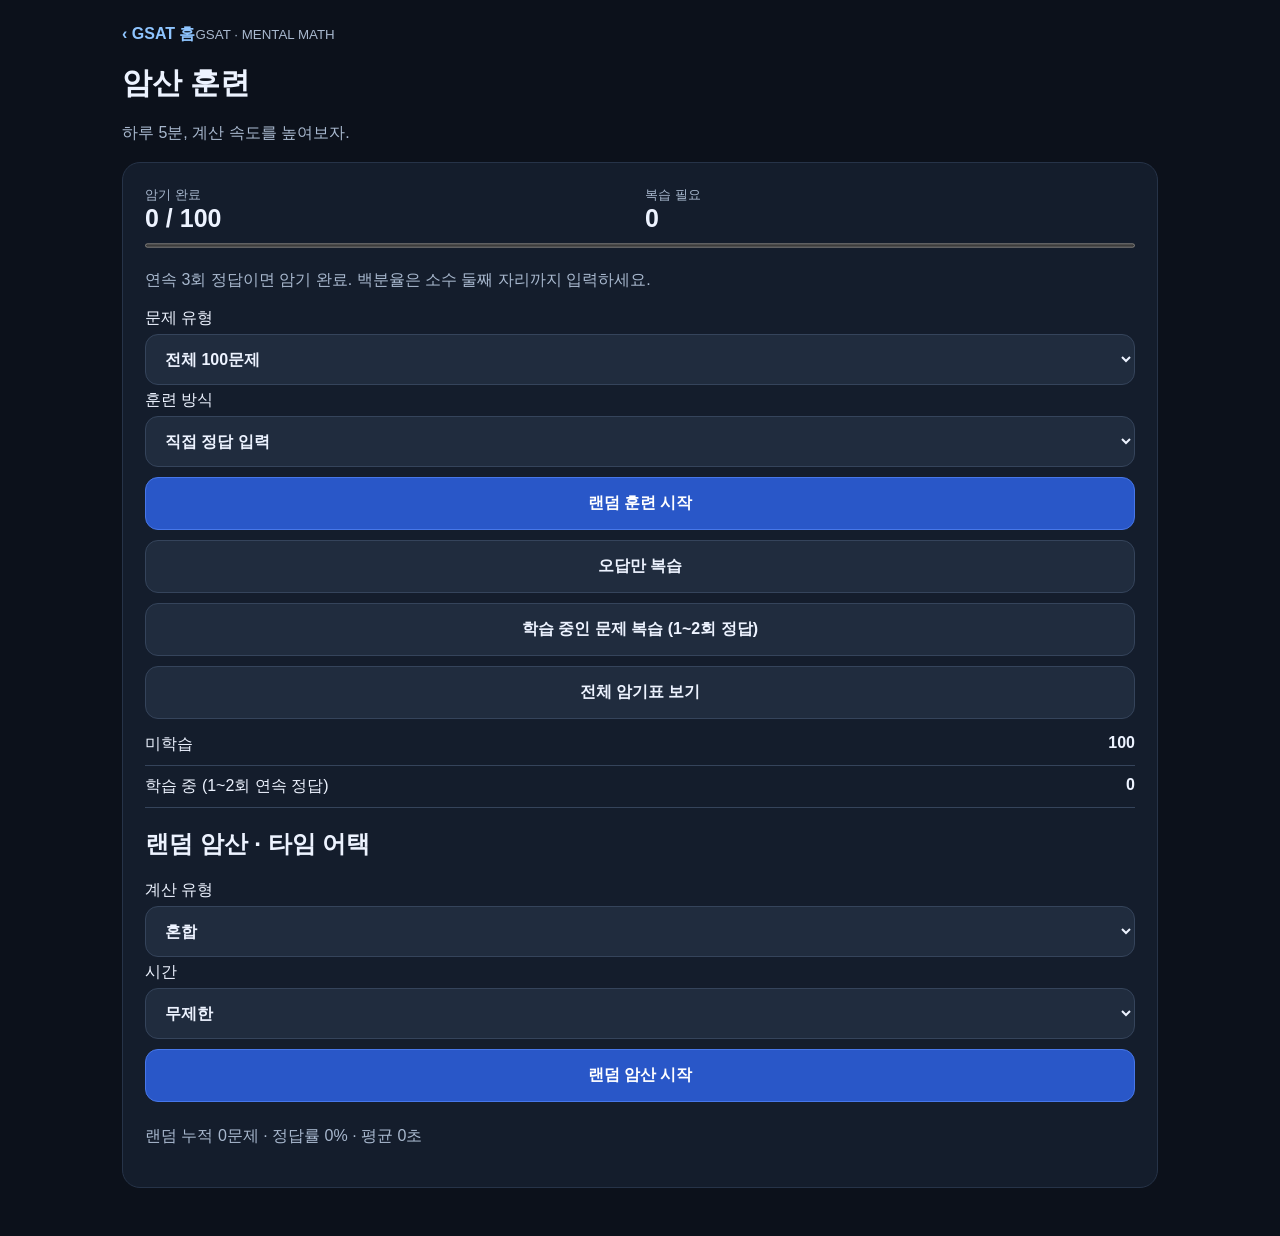
==== commit 308191e2: "Add files via upload" ====
--- a/mental.html
+++ b/mental.html
@@ -1,5 +1,5 @@
 <!doctype html><html lang="ko"><head><meta charset="utf-8"><meta name="viewport" content="width=device-width,initial-scale=1,viewport-fit=cover"><meta name="apple-mobile-web-app-capable" content="yes"><title>GSAT 암산 훈련</title><style>
-*{box-sizing:border-box}body{margin:0;background:#eef2f8;color:#17243c;font-family:-apple-system,BlinkMacSystemFont,sans-serif}main{max-width:760px;margin:auto;padding: max(24px,env(safe-area-inset-top)) 20px 32px}h1{font-size:30px;margin:8px 0}p{color:#64748b;line-height:1.6}small{color:#64748b}section{background:white;border-radius:22px;padding:22px;margin:16px 0;box-shadow:0 4px 20px #1b31500b}button,select{font:inherit;border:0;border-radius:13px;padding:15px;width:100%;margin:5px 0;background:#e9eef7;color:#17243c;font-weight:650;cursor:pointer}button.primary{background:#254fc4;color:white}button.good{background:#e1f5e9;color:#146638}button.bad{background:#ffe9e7;color:#a72c29}button:disabled{opacity:.4}.row{display:flex;gap:10px}.row>*{flex:1}.stat{font-size:25px;font-weight:750}.question{text-align:center;font-size:46px;font-weight:750;padding:35px 0 20px}.answer{text-align:center;font-size:35px;color:#254fc4;min-height:70px}progress{width:100%;accent-color:#254fc4;height:9px}input{width:100%;font:inherit;font-size:24px;text-align:center;padding:14px;border:1px solid #cbd5e1;border-radius:12px} .hidden{display:none} #feedback{text-align:center;min-height:28px} .item{padding:10px 0;border-bottom:1px solid #edf0f5;display:flex;justify-content:space-between} </style><link rel="apple-touch-icon" href="icon.png"><meta name="apple-mobile-web-app-title" content="GSAT 암산"><meta name="theme-color" content="#0c111b"><link rel="stylesheet" href="theme.css?v=33"><script src="config.js?v=3"></script><script src="sync.js?v=33"></script></head><body><main><a class="toplink" href="index.html?v=33">‹ GSAT 홈</a><small>GSAT · MENTAL MATH</small><h1>암산 훈련</h1><p>하루 5분, 계산 속도를 높여보자.</p><section id="home"><div class="row"><div><small>암기 완료</small><div class="stat" id="known">0 / 100</div></div><div><small>복습 필요</small><div class="stat" id="missed">0</div></div></div><progress id="master" max="100" value="0"></progress><p id="storage"></p><label>문제 유형<select id="category"><option value="all">전체 100문제</option><option value="power">거듭제곱</option><option value="square">제곱수</option><option value="combo">순열·조합</option><option value="factor">팩토리얼</option><option value="percent">분수 → 백분율</option></select></label><label>훈련 방식<select id="mode"><option value="type">직접 정답 입력</option><option value="card">암기 카드 (정답 확인 후 채점)</option></select></label><button class="primary" id="start">랜덤 훈련 시작</button><button id="wrong">오답만 복습</button><button id="table">전체 암기표 보기</button><div class="item"><span>미학습</span><strong id="unseen">100</strong></div><div class="item"><span>학습 중 (1~2회 연속 정답)</span><strong id="learning">0</strong></div><h2>랜덤 암산 · 타임 어택</h2><label>계산 유형<select id="randomKind"><option value="all">혼합</option><option value="mul">두 자릿수 곱셈</option><option value="add">덧셈·뺄셈</option><option value="div">나눗셈</option><option value="frac">분수 약분</option><option value="compare">분수 비교</option><option value="pct">백분율·증감률</option><option value="avg">평균</option></select></label><label>시간<select id="limit"><option value="0">무제한</option><option value="30">30초</option><option value="60">60초</option><option value="180">180초</option></select></label><button class="primary" id="randomStart">랜덤 암산 시작</button><p id="randomStats"></p></section><section id="quiz" class="hidden"><div class="row"><small id="count"></small><small style="text-align:right" id="timer">0.0초</small></div><progress id="progress" value="0"></progress><div class="question" id="q"></div><div id="typing"><form id="form"><input id="entry" inputmode="decimal" autocomplete="off" placeholder="정답 입력" aria-label="정답"><button class="primary" id="submit">정답 제출</button></form><button id="skip">모르겠어요</button></div><div id="feedback" aria-live="polite"></div><div class="answer hidden" id="answer"></div><button id="reveal" class="primary hidden">정답 확인</button><div id="grade" class="row hidden"><button class="bad" id="no">다시 연습</button><button class="good" id="yes">알고 있어요</button></div><button id="next" class="primary hidden">다음 문제</button><button id="quit">처음으로</button></section><section id="result" class="hidden"><h2>훈련 완료!</h2><div id="summary"></div><div id="errors"></div><button class="primary" id="retry">이번 오답 다시 풀기</button><button id="again">처음으로</button></section><section id="reference" class="hidden"><h2>전체 암기표</h2><div id="list"></div><button id="back">처음으로</button></section></main><script>
+*{box-sizing:border-box}body{margin:0;background:#eef2f8;color:#17243c;font-family:-apple-system,BlinkMacSystemFont,sans-serif}main{max-width:760px;margin:auto;padding: max(24px,env(safe-area-inset-top)) 20px 32px}h1{font-size:30px;margin:8px 0}p{color:#64748b;line-height:1.6}small{color:#64748b}section{background:white;border-radius:22px;padding:22px;margin:16px 0;box-shadow:0 4px 20px #1b31500b}button,select{font:inherit;border:0;border-radius:13px;padding:15px;width:100%;margin:5px 0;background:#e9eef7;color:#17243c;font-weight:650;cursor:pointer}button.primary{background:#254fc4;color:white}button.good{background:#e1f5e9;color:#146638}button.bad{background:#ffe9e7;color:#a72c29}button:disabled{opacity:.4}.row{display:flex;gap:10px}.row>*{flex:1}.stat{font-size:25px;font-weight:750}.question{text-align:center;font-size:46px;font-weight:750;padding:35px 0 20px}.answer{text-align:center;font-size:35px;color:#254fc4;min-height:70px}progress{width:100%;accent-color:#254fc4;height:9px}input{width:100%;font:inherit;font-size:24px;text-align:center;padding:14px;border:1px solid #cbd5e1;border-radius:12px} .hidden{display:none} #feedback{text-align:center;min-height:28px} .item{padding:10px 0;border-bottom:1px solid #edf0f5;display:flex;justify-content:space-between} </style><link rel="apple-touch-icon" href="icon.png"><meta name="apple-mobile-web-app-title" content="GSAT 암산"><meta name="theme-color" content="#0c111b"><link rel="stylesheet" href="theme.css?v=34"><script src="config.js?v=3"></script><script src="sync.js?v=34"></script></head><body><main><a class="toplink" href="index.html?v=34">‹ GSAT 홈</a><small>GSAT · MENTAL MATH</small><h1>암산 훈련</h1><p>하루 5분, 계산 속도를 높여보자.</p><section id="home"><div class="row"><div><small>암기 완료</small><div class="stat" id="known">0 / 100</div></div><div><small>복습 필요</small><div class="stat" id="missed">0</div></div></div><progress id="master" max="100" value="0"></progress><p id="storage"></p><label>문제 유형<select id="category"><option value="all">전체 100문제</option><option value="power">거듭제곱</option><option value="square">제곱수</option><option value="combo">순열·조합</option><option value="factor">팩토리얼</option><option value="percent">분수 → 백분율</option></select></label><label>훈련 방식<select id="mode"><option value="type">직접 정답 입력</option><option value="card">암기 카드 (정답 확인 후 채점)</option></select></label><button class="primary" id="start">랜덤 훈련 시작</button><button id="wrong">오답만 복습</button><button id="learningStart">학습 중인 문제 복습 (1~2회 정답)</button><button id="table">전체 암기표 보기</button><div class="item"><span>미학습</span><strong id="unseen">100</strong></div><div class="item"><span>학습 중 (1~2회 연속 정답)</span><strong id="learning">0</strong></div><h2>랜덤 암산 · 타임 어택</h2><label>계산 유형<select id="randomKind"><option value="all">혼합</option><option value="mul">두 자릿수 곱셈</option><option value="add">덧셈·뺄셈</option><option value="div">나눗셈</option><option value="frac">분수 약분</option><option value="compare">분수 비교</option><option value="pct">백분율·증감률</option><option value="avg">평균</option></select></label><label>시간<select id="limit"><option value="0">무제한</option><option value="30">30초</option><option value="60">60초</option><option value="180">180초</option></select></label><button class="primary" id="randomStart">랜덤 암산 시작</button><p id="randomStats"></p></section><section id="quiz" class="hidden"><div class="row"><small id="count"></small><small style="text-align:right" id="timer">0.0초</small></div><progress id="progress" value="0"></progress><div class="question" id="q"></div><div id="typing"><form id="form"><input id="entry" inputmode="decimal" autocomplete="off" placeholder="정답 입력" aria-label="정답"><button class="primary" id="submit">정답 제출</button></form><button id="skip">모르겠어요</button></div><div id="feedback" aria-live="polite"></div><div class="answer hidden" id="answer"></div><button id="reveal" class="primary hidden">정답 확인</button><div id="grade" class="row hidden"><button class="bad" id="no">다시 연습</button><button class="good" id="yes">알고 있어요</button></div><button id="next" class="primary hidden">다음 문제</button><button id="quit">처음으로</button></section><section id="result" class="hidden"><h2>훈련 완료!</h2><div id="summary"></div><div id="errors"></div><button class="primary" id="retry">이번 오답 다시 풀기</button><button id="again">처음으로</button></section><section id="reference" class="hidden"><h2>전체 암기표</h2><div id="list"></div><button id="back">처음으로</button></section></main><script>
 const raw=[['2³',8],['3⁴',81],['4⁵',1024],['3!',6],['1/8',12.5],['2⁷',128],['3³',27],['4⁴',256],['5!',120],['1/6',16.67],['2⁵',32],['3⁵',243],['4³',64],['4!',24],['1/16',6.25],['2⁸',256],['3⁶',729],['4⁶',4096],['6!',720],['1/12',8.33],['2⁶',64],['3²',9],['4²',16],['5³',125],['1/9',11.11],['2⁴',16],['2¹⁰',1024],['5⁴',625],['3/8',37.5],['7/8',87.5]];const supers=n=>String(n).split('').map(x=>'⁰¹²³⁴⁵⁶⁷⁸⁹'[Number(x)]).join('');
 function add(q,a,c){if(!raw.some(x=>x[0]===q))raw.push([q,a,c])}
 for(let b=2;b<=5;b++){let end={2:10,3:7,4:6,5:5}[b];for(let e=2;e<=end;e++)add(b+supers(e),Math.pow(b,e),'power')}
@@ -8,4 +8,4 @@
 let fractions=['1/2','1/3','2/3','1/4','3/4','1/5','2/5','3/5','4/5','1/6','5/6','1/7','1/8','3/8','5/8','7/8','1/9','2/9','4/9','1/10','3/10','7/10','9/10','1/12','5/12','7/12','11/12','1/16','3/16','1/20'];for(let q of fractions){let a=q.split('/').map(Number);add(q,Math.round(a[0]/a[1]*10000)/100,'percent')}
 function comb(n,r){let v=1;for(let i=1;i<=r;i++)v=v*(n-i+1)/i;return Math.round(v)}
 for(let n=3;n<=10;n++)for(let r=2;r<=Math.min(3,n-1);r++)add(n+'C'+r,comb(n,r),'combo');for(let n=4;raw.length<100;n++)add(n+'P2',n*(n-1),'combo');
-const cards=raw.slice(0,100).map(([q,a,c],i)=>({q,a,i,c:c||(q.includes('/')?'percent':q.includes('!')?'factor':'power')}));const $=id=>document.getElementById(id);let history={};let persistent=true;try{let old=GSATSync.get('gsat-v1');if(old)history=JSON.parse(old)}catch(e){persistent=false}Object.keys(history).forEach(k=>{if(history[k]==='known')history[k]=1;else if(history[k]==='missed')history[k]=0});let randomRun=false,deadline=0,randomKind='all';let deck=[],pos=0,correct=0,errors=[],times=[],started=0,clock=null,locked=false,mode='type';const show=id=>{for(const x of ['home','quiz','result','reference'])$(x).classList.toggle('hidden',x!==id)};const hide=(id,b)=>$(id).classList.toggle('hidden',b);const answer=c=>c.a+(c.c==='percent'?'%':'');function save(){try{GSATSync.set('gsat-v1',JSON.stringify(history));if(window.GSATSync)GSATSync.changed('gsat-v1')}catch(e){persistent=false}}function home(){clearInterval(clock);show('home');let k=cards.filter(c=>Number(history[c.i])>=3).length,m=cards.filter(c=>history[c.i]===0).length; $('unseen').textContent=cards.filter(c=>history[c.i]===undefined).length;$('learning').textContent=cards.filter(c=>history[c.i]===1||history[c.i]===2).length;let rs=history._random||{n:0,c:0,t:0};$('randomStats').textContent='랜덤 누적 '+rs.n+'문제 · 정답률 '+(rs.n?Math.round(rs.c/rs.n*100):0)+'% · 평균 '+(rs.n?(rs.t/rs.n).toFixed(1):'0')+'초';$('known').textContent=k+' / 100';$('missed').textContent=m;$('master').value=k;$('storage').textContent=persistent?'연속 3회 정답이면 암기 완료. 백분율은 소수 둘째 자리까지 입력하세요.':'이 환경에서는 기록 저장이 제한될 수 있어요.'}function shuffle(a){a=[...a];for(let i=a.length-1;i>0;i--){let j=Math.floor(Math.random()*(i+1));[a[i],a[j]]=[a[j],a[i]]}return a}function start(wrong=false,subset=null){randomRun=false;deadline=0;let cat=$('category').value;deck=shuffle(subset||cards.filter(c=>(cat==='all'||c.c===cat)&&(!wrong||history[c.i]===0)));if(!deck.length){alert('복습할 문제가 없어요!');return}mode=$('mode').value;pos=correct=0;errors=[];times=[];show('quiz');load()}function load(){clearInterval(clock);locked=false;let c=deck[pos];$('count').textContent=randomRun?(pos+1)+'번 · 랜덤':(pos+1)+' / '+deck.length;$('progress').max=deck.length;$('progress').value=pos;$('q').textContent=c.q+(c.c==='percent'?' → %':'');$('answer').textContent=answer(c);$('feedback').textContent='';$('entry').value='';$('entry').inputMode=typeof c.a==='string'?'text':'decimal';hide('typing',mode!=='type');hide('reveal',mode!=='card');hide('answer',true);hide('grade',true);hide('next',true);started=Date.now();$('timer').textContent='0.0초';clock=setInterval(()=>{if(randomRun&&deadline&&Date.now()>=deadline){finish();return}$('timer').textContent=deadline?'남은 '+Math.max(0,Math.ceil((deadline-Date.now())/1000))+'초':((Date.now()-started)/1000).toFixed(1)+'초'},100)}function stop(){clearInterval(clock);return (Date.now()-started)/1000}function grade(ok,elapsed){if(locked)return;locked=true;times.push(elapsed);let c=deck[pos];if(randomRun){let rs=history._random||(history._random={n:0,c:0,t:0});rs.n++;rs.c+=ok?1:0;rs.t+=elapsed}else history[c.i]=ok?Math.min(3,(Number(history[c.i])||0)+1):0;save();if(ok)correct++;else errors.push(c);$('feedback').textContent=ok?'정답!':'정답을 기억해 봐요.';hide('typing',true);hide('reveal',true);hide('grade',true);hide('answer',false);hide('next',false);$('next').textContent=!randomRun&&pos===deck.length-1?'결과 보기':'다음 문제'}$('form').onsubmit=e=>{e.preventDefault();let v=$('entry').value.trim().replace(/%/g,'').replace(/\s/g,'');let c=deck[pos];if(typeof c.a==='string'){if(v)grade(v===c.a,stop());return}if(!v||!Number.isFinite(Number(v)))return;grade(Math.abs(Number(v)-c.a)<(c.c==='percent'?0.006:0.00001),stop())};$('skip').onclick=()=>grade(false,stop());let revealedTime=0;$('reveal').onclick=()=>{revealedTime=stop();hide('reveal',true);hide('answer',false);hide('grade',false)};$('yes').onclick=()=>grade(true,revealedTime);$('no').onclick=()=>grade(false,revealedTime);$('next').onclick=()=>{if(randomRun){pos++;deck.push(makeRandom());load()}else if(++pos<deck.length)load();else finish()};function finish(){clearInterval(clock);show('result');let count=times.length;let total=times.reduce((a,b)=>a+b,0);$('summary').innerHTML='<div class="stat">'+correct+' / '+deck.length+' 정답</div><p>정답률 '+Math.round(correct/Math.max(1,count)*100)+'% · 총 '+total.toFixed(1)+'초 · 평균 '+(total/Math.max(1,count)).toFixed(1)+'초</p>';$('errors').innerHTML=errors.length?'<h3>이번 오답</h3>'+errors.map(c=>'<div class="item"><span>'+c.q+'</span><strong>'+answer(c)+'</strong></div>').join(''):'<p>모두 맞혔어요!</p>';$('retry').disabled=!errors.length||randomRun} $('start').onclick=()=>start();$('wrong').onclick=()=>start(true);$('retry').onclick=()=>start(false,[...errors]);$('quit').onclick=home;$('again').onclick=home;$('back').onclick=home;$('table').onclick=()=>{show('reference');$('list').innerHTML=['power','square','factor','percent','combo'].map((cat,i)=>'<h3>'+['거듭제곱','제곱수','팩토리얼','백분율','순열·조합'][i]+'</h3>'+cards.filter(c=>c.c===cat).map(c=>'<div class="item"><span>'+c.q+'</span><strong>'+answer(c)+'</strong></div>').join('')).join('')};function rnd(a,b){return a+Math.floor(Math.random()*(b-a+1))}function makeRandom(){let t=randomKind==='all'?['mul','add','div','frac','compare','pct','avg'][rnd(0,6)]:randomKind,a=rnd(12,49),b=rnd(11,35),q='',ans=0;if(t==='mul'){q=a+' × '+b;ans=a*b}else if(t==='add'){let x=rnd(100,999),y=rnd(100,999);q=x+' + '+y;ans=x+y;if(rnd(0,1)){q=Math.max(x,y)+' − '+Math.min(x,y);ans=Math.abs(x-y)}}else if(t==='div'){q=a*b+' ÷ '+a;ans=b}else if(t==='frac'){let x=rnd(2,8),y=rnd(x+1,12),k=rnd(2,9);function gcd(a,b){return b?gcd(b,a%b):a}let g=gcd(x,y);q=x*k+'/'+y*k+' 약분 (a/b)';ans=(x/g)+'/'+(y/g)}else if(t==='compare'){let x=rnd(2,9),y=rnd(x+1,18),z=rnd(2,9),w=rnd(z+1,18);q=x+'/'+y+' ? '+z+'/'+w+' (>, <, =)';ans=x*w>z*y?'>':x*w<z*y?'<':'='}else if(t==='pct'){let x=rnd(2,18)*10,k=rnd(1,5)*10;q=x+'의 '+k+'%';ans=x*k/100}else{let x=rnd(10,99),d=rnd(1,9);q=x+' · '+(x+d)+' · '+(x+2*d)+'의 평균';ans=x+d}return {q:q,a:ans,c:'random'}}$('randomStart').onclick=function(){randomRun=true;randomKind=$('randomKind').value;let sec=Number($('limit').value);deadline=sec?Date.now()+sec*1000:0;mode='type';deck=[makeRandom()];pos=correct=0;errors=[];times=[];show('quiz');load()};home();</script></body></html>
+const cards=raw.slice(0,100).map(([q,a,c],i)=>({q,a,i,c:c||(q.includes('/')?'percent':q.includes('!')?'factor':'power')}));const $=id=>document.getElementById(id);let history={};let persistent=true;try{let old=GSATSync.get('gsat-v1');if(old)history=JSON.parse(old)}catch(e){persistent=false}Object.keys(history).forEach(k=>{if(history[k]==='known')history[k]=1;else if(history[k]==='missed')history[k]=0});let randomRun=false,deadline=0,randomKind='all';let deck=[],pos=0,correct=0,errors=[],times=[],started=0,clock=null,locked=false,mode='type';const show=id=>{for(const x of ['home','quiz','result','reference'])$(x).classList.toggle('hidden',x!==id)};const hide=(id,b)=>$(id).classList.toggle('hidden',b);const answer=c=>c.a+(c.c==='percent'?'%':'');function save(){try{GSATSync.set('gsat-v1',JSON.stringify(history));if(window.GSATSync)GSATSync.changed('gsat-v1')}catch(e){persistent=false}}function home(){clearInterval(clock);show('home');let k=cards.filter(c=>Number(history[c.i])>=3).length,m=cards.filter(c=>history[c.i]===0).length; $('unseen').textContent=cards.filter(c=>history[c.i]===undefined).length;$('learning').textContent=cards.filter(c=>history[c.i]===1||history[c.i]===2).length;let rs=history._random||{n:0,c:0,t:0};$('randomStats').textContent='랜덤 누적 '+rs.n+'문제 · 정답률 '+(rs.n?Math.round(rs.c/rs.n*100):0)+'% · 평균 '+(rs.n?(rs.t/rs.n).toFixed(1):'0')+'초';$('known').textContent=k+' / 100';$('missed').textContent=m;$('master').value=k;$('storage').textContent=persistent?'연속 3회 정답이면 암기 완료. 백분율은 소수 둘째 자리까지 입력하세요.':'이 환경에서는 기록 저장이 제한될 수 있어요.'}function shuffle(a){a=[...a];for(let i=a.length-1;i>0;i--){let j=Math.floor(Math.random()*(i+1));[a[i],a[j]]=[a[j],a[i]]}return a}function start(wrong=false,subset=null){randomRun=false;deadline=0;let cat=$('category').value;deck=shuffle(subset||cards.filter(c=>(cat==='all'||c.c===cat)&&(!wrong||history[c.i]===0)));if(!deck.length){alert('복습할 문제가 없어요!');return}mode=$('mode').value;pos=correct=0;errors=[];times=[];show('quiz');load()}function load(){clearInterval(clock);locked=false;let c=deck[pos];$('count').textContent=randomRun?(pos+1)+'번 · 랜덤':(pos+1)+' / '+deck.length;$('progress').max=deck.length;$('progress').value=pos;$('q').textContent=c.q+(c.c==='percent'?' → %':'');$('answer').textContent=answer(c);$('feedback').textContent='';$('entry').value='';$('entry').inputMode=typeof c.a==='string'?'text':'decimal';hide('typing',mode!=='type');hide('reveal',mode!=='card');hide('answer',true);hide('grade',true);hide('next',true);started=Date.now();$('timer').textContent='0.0초';clock=setInterval(()=>{if(randomRun&&deadline&&Date.now()>=deadline){finish();return}$('timer').textContent=deadline?'남은 '+Math.max(0,Math.ceil((deadline-Date.now())/1000))+'초':((Date.now()-started)/1000).toFixed(1)+'초'},100)}function stop(){clearInterval(clock);return (Date.now()-started)/1000}function grade(ok,elapsed){if(locked)return;locked=true;times.push(elapsed);let c=deck[pos];if(randomRun){let rs=history._random||(history._random={n:0,c:0,t:0});rs.n++;rs.c+=ok?1:0;rs.t+=elapsed}else history[c.i]=ok?Math.min(3,(Number(history[c.i])||0)+1):0;save();if(ok)correct++;else errors.push(c);$('feedback').textContent=randomRun?(ok?'정답!':'정답을 기억해 봐요.'):(ok?(history[c.i]>=3?'정답! 암기 완료 (3/3)':'정답! 연속 '+history[c.i]+'/3'):'오답 · 연속 정답 초기화 (0/3)');hide('typing',true);hide('reveal',true);hide('grade',true);hide('answer',false);hide('next',false);$('next').textContent=!randomRun&&pos===deck.length-1?'결과 보기':'다음 문제'}$('form').onsubmit=e=>{e.preventDefault();let v=$('entry').value.trim().replace(/%/g,'').replace(/\s/g,'');let c=deck[pos];if(typeof c.a==='string'){if(v)grade(v===c.a,stop());return}if(!v||!Number.isFinite(Number(v)))return;grade(Math.abs(Number(v)-c.a)<(c.c==='percent'?0.006:0.00001),stop())};$('skip').onclick=()=>grade(false,stop());let revealedTime=0;$('reveal').onclick=()=>{revealedTime=stop();hide('reveal',true);hide('answer',false);hide('grade',false)};$('yes').onclick=()=>grade(true,revealedTime);$('no').onclick=()=>grade(false,revealedTime);$('next').onclick=()=>{if(randomRun){pos++;deck.push(makeRandom());load()}else if(++pos<deck.length)load();else finish()};function finish(){clearInterval(clock);show('result');let count=times.length;let total=times.reduce((a,b)=>a+b,0);$('summary').innerHTML='<div class="stat">'+correct+' / '+(randomRun?count:deck.length)+' 정답</div><p>정답률 '+Math.round(correct/Math.max(1,count)*100)+'% · 총 '+total.toFixed(1)+'초 · 평균 '+(total/Math.max(1,count)).toFixed(1)+'초</p>';$('errors').innerHTML=errors.length?'<h3>이번 오답</h3>'+errors.map(c=>'<div class="item"><span>'+c.q+'</span><strong>'+answer(c)+'</strong></div>').join(''):'<p>모두 맞혔어요!</p>';$('retry').disabled=!errors.length||randomRun} $('start').onclick=()=>start();$('wrong').onclick=()=>start(true);$('learningStart').onclick=()=>{let cat=$('category').value;start(false,cards.filter(c=>(cat==='all'||c.c===cat)&&(history[c.i]===1||history[c.i]===2)))};$('retry').onclick=()=>start(false,[...errors]);$('quit').onclick=home;$('again').onclick=home;$('back').onclick=home;$('table').onclick=()=>{show('reference');$('list').innerHTML=['power','square','factor','percent','combo'].map((cat,i)=>'<h3>'+['거듭제곱','제곱수','팩토리얼','백분율','순열·조합'][i]+'</h3>'+cards.filter(c=>c.c===cat).map(c=>'<div class="item"><span>'+c.q+'</span><strong>'+answer(c)+'</strong></div>').join('')).join('')};function rnd(a,b){return a+Math.floor(Math.random()*(b-a+1))}function makeRandom(){let t=randomKind==='all'?['mul','add','div','frac','compare','pct','avg'][rnd(0,6)]:randomKind,a=rnd(12,49),b=rnd(11,35),q='',ans=0;if(t==='mul'){q=a+' × '+b;ans=a*b}else if(t==='add'){let x=rnd(100,999),y=rnd(100,999);q=x+' + '+y;ans=x+y;if(rnd(0,1)){q=Math.max(x,y)+' − '+Math.min(x,y);ans=Math.abs(x-y)}}else if(t==='div'){q=a*b+' ÷ '+a;ans=b}else if(t==='frac'){let x=rnd(2,8),y=rnd(x+1,12),k=rnd(2,9);function gcd(a,b){return b?gcd(b,a%b):a}let g=gcd(x,y);q=x*k+'/'+y*k+' 약분 (a/b)';ans=(x/g)+'/'+(y/g)}else if(t==='compare'){let x=rnd(2,9),y=rnd(x+1,18),z=rnd(2,9),w=rnd(z+1,18);q=x+'/'+y+' ? '+z+'/'+w+' (>, <, =)';ans=x*w>z*y?'>':x*w<z*y?'<':'='}else if(t==='pct'){let x=rnd(2,18)*10,k=rnd(1,5)*10;q=x+'의 '+k+'%';ans=x*k/100}else{let x=rnd(10,99),d=rnd(1,9);q=x+' · '+(x+d)+' · '+(x+2*d)+'의 평균';ans=x+d}return {q:q,a:ans,c:'random'}}$('randomStart').onclick=function(){randomRun=true;randomKind=$('randomKind').value;let sec=Number($('limit').value);deadline=sec?Date.now()+sec*1000:0;mode='type';deck=[makeRandom()];pos=correct=0;errors=[];times=[];show('quiz');load()};home();</script></body></html>
